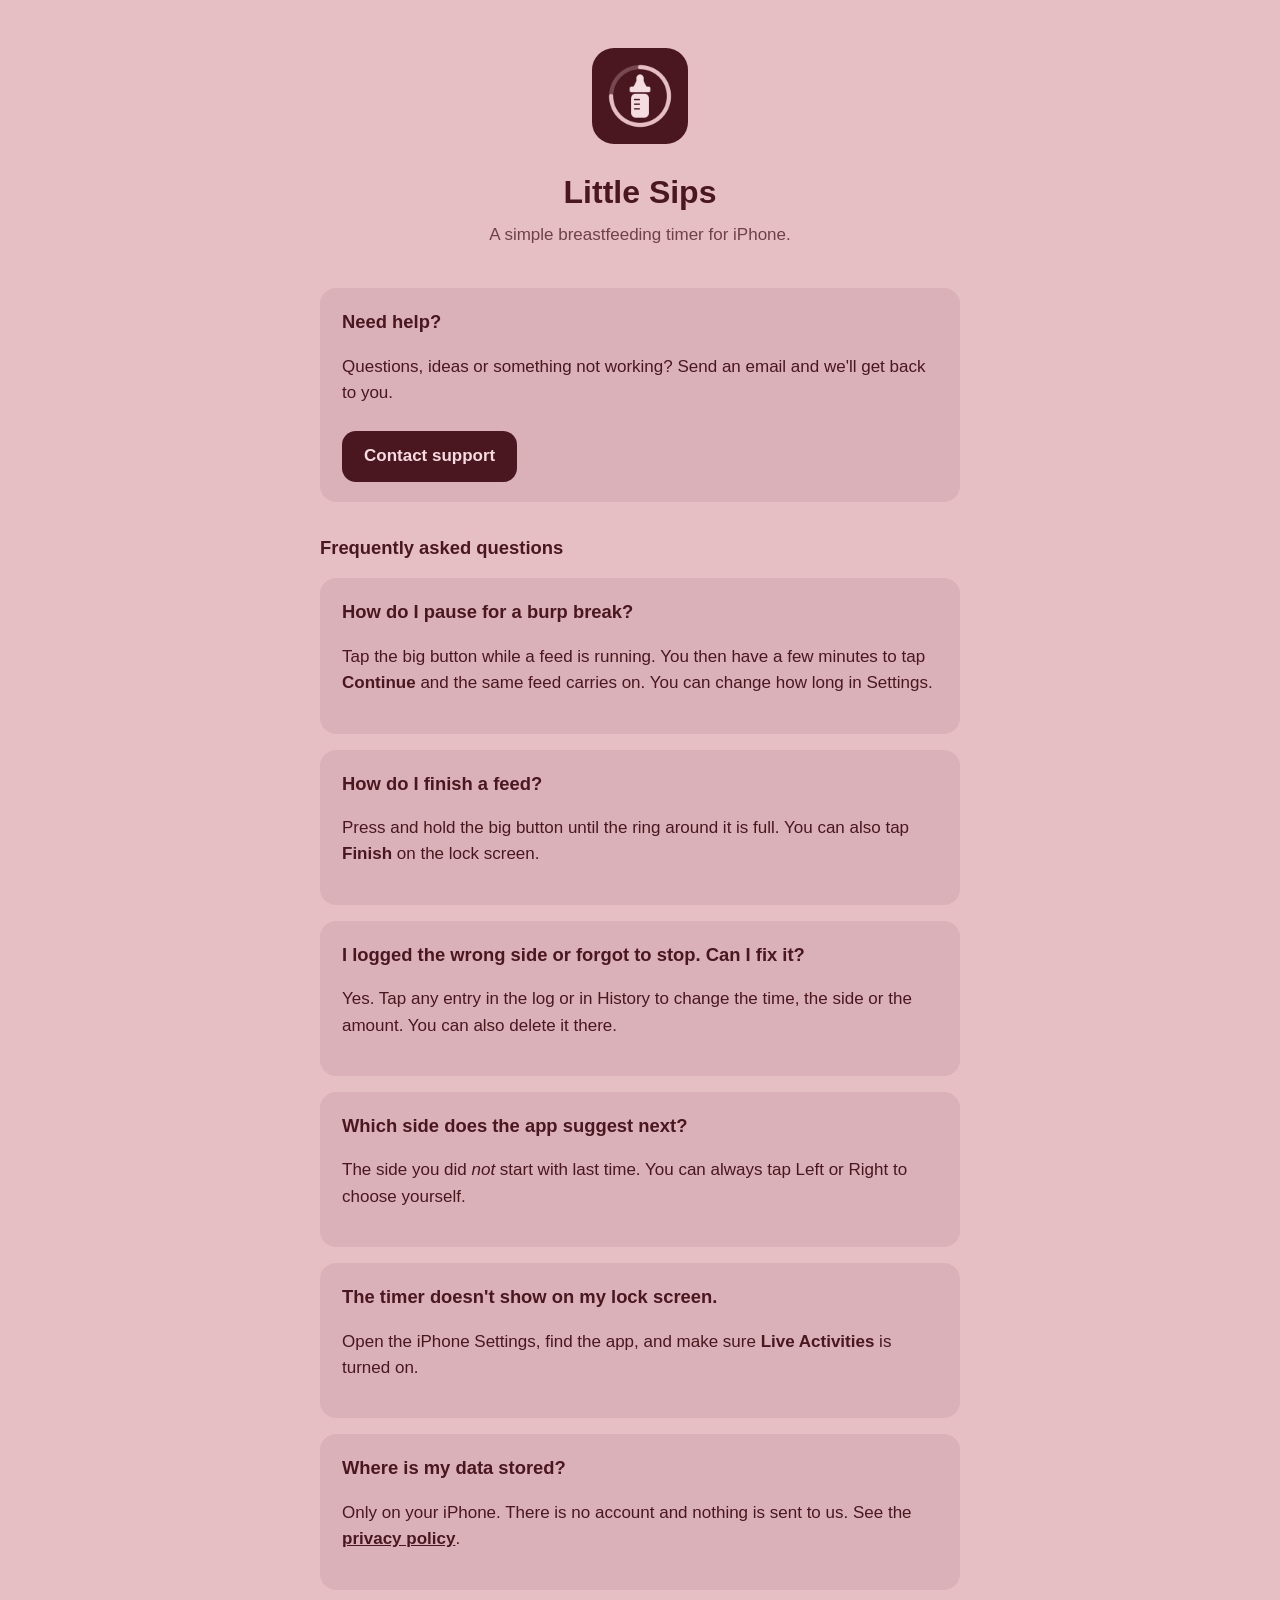
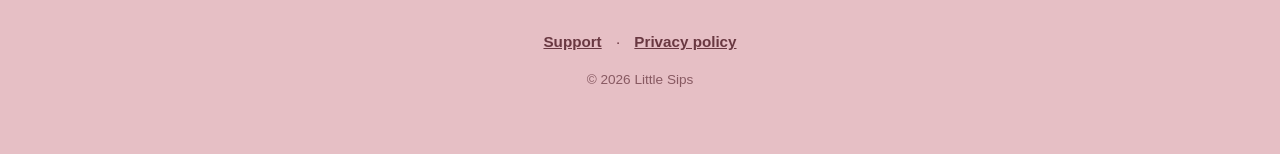
==== index.html @ 290bff9d "Add files via upload" ====
<!DOCTYPE html>
<html lang="en">
<head>
  <meta charset="utf-8">
  <meta name="viewport" content="width=device-width, initial-scale=1">
  <title>Little Sips – Support</title>
  <meta name="description" content="A simple breastfeeding and bottle feed timer for iPhone.">
  <link rel="icon" href="icon.png">
  <link rel="stylesheet" href="style.css">
</head>
<body>
<main>
  <header>
    <img src="icon.png" alt="App icon">
    <h1>Little Sips</h1>
    <p class="tagline">A simple breastfeeding timer for iPhone.</p>
  </header>

  <div class="card">
    <h2>Need help?</h2>
    <p>Questions, ideas or something not working? Send an email and we'll get back to you.</p>
    <a class="button" href="mailto:littlesips.app@gmail.com?subject=Little%20Sips%20support">Contact support</a>
  </div>

  <h2>Frequently asked questions</h2>

  <div class="card">
    <h2>How do I pause for a burp break?</h2>
    <p>Tap the big button while a feed is running. You then have a few minutes to tap <b>Continue</b> and the same feed carries on. You can change how long in Settings.</p>
  </div>

  <div class="card">
    <h2>How do I finish a feed?</h2>
    <p>Press and hold the big button until the ring around it is full. You can also tap <b>Finish</b> on the lock screen.</p>
  </div>

  <div class="card">
    <h2>I logged the wrong side or forgot to stop. Can I fix it?</h2>
    <p>Yes. Tap any entry in the log or in History to change the time, the side or the amount. You can also delete it there.</p>
  </div>

  <div class="card">
    <h2>Which side does the app suggest next?</h2>
    <p>The side you did <i>not</i> start with last time. You can always tap Left or Right to choose yourself.</p>
  </div>

  <div class="card">
    <h2>The timer doesn't show on my lock screen.</h2>
    <p>Open the iPhone Settings, find the app, and make sure <b>Live Activities</b> is turned on.</p>
  </div>

  <div class="card">
    <h2>Where is my data stored?</h2>
    <p>Only on your iPhone. There is no account and nothing is sent to us. See the <a href="privacy.html">privacy policy</a>.</p>
  </div>

  <nav><a href="index.html">Support</a> · <a href="privacy.html">Privacy policy</a></nav>
  <footer>© 2026 Little Sips</footer>
</main>
</body>
</html>
---- style.css ----
:root {
  --bg: #E6BFC5;      /* dusty rose */
  --accent: #4A1721;  /* deep wine */
  --soft: #F5DCE0;    /* light pink */
  --text: #4A1721;
  --card: rgba(74, 23, 33, 0.08);
}
@media (prefers-color-scheme: dark) {
  :root {
    --bg: #4A1721;
    --accent: #E6BFC5;
    --soft: #4A1721;
    --text: #F5DCE0;
    --card: rgba(230, 191, 197, 0.12);
  }
}
* { box-sizing: border-box; }
body {
  margin: 0;
  background: var(--bg);
  color: var(--text);
  font: 17px/1.55 -apple-system, BlinkMacSystemFont, "SF Pro Text", "Helvetica Neue", Arial, sans-serif;
}
main { max-width: 680px; margin: 0 auto; padding: 48px 20px 64px; }
header { text-align: center; margin-bottom: 40px; }
header img { width: 96px; height: 96px; border-radius: 22px; }
h1 { font-size: 2rem; margin: 16px 0 4px; }
h2 { font-size: 1.15rem; margin: 32px 0 8px; }
.tagline { opacity: 0.75; margin: 0; }
.card { background: var(--card); border-radius: 16px; padding: 20px 22px; margin: 16px 0; }
.card h2 { margin-top: 0; }
a { color: var(--accent); font-weight: 600; }
.button {
  display: inline-block; margin-top: 8px; padding: 12px 22px; border-radius: 14px;
  background: var(--accent); color: var(--soft); text-decoration: none;
}
@media (prefers-color-scheme: dark) { .button { color: #4A1721; } }
nav { text-align: center; margin-top: 40px; font-size: 0.95rem; opacity: 0.8; }
nav a { margin: 0 10px; }
footer { text-align: center; margin-top: 16px; font-size: 0.85rem; opacity: 0.6; }
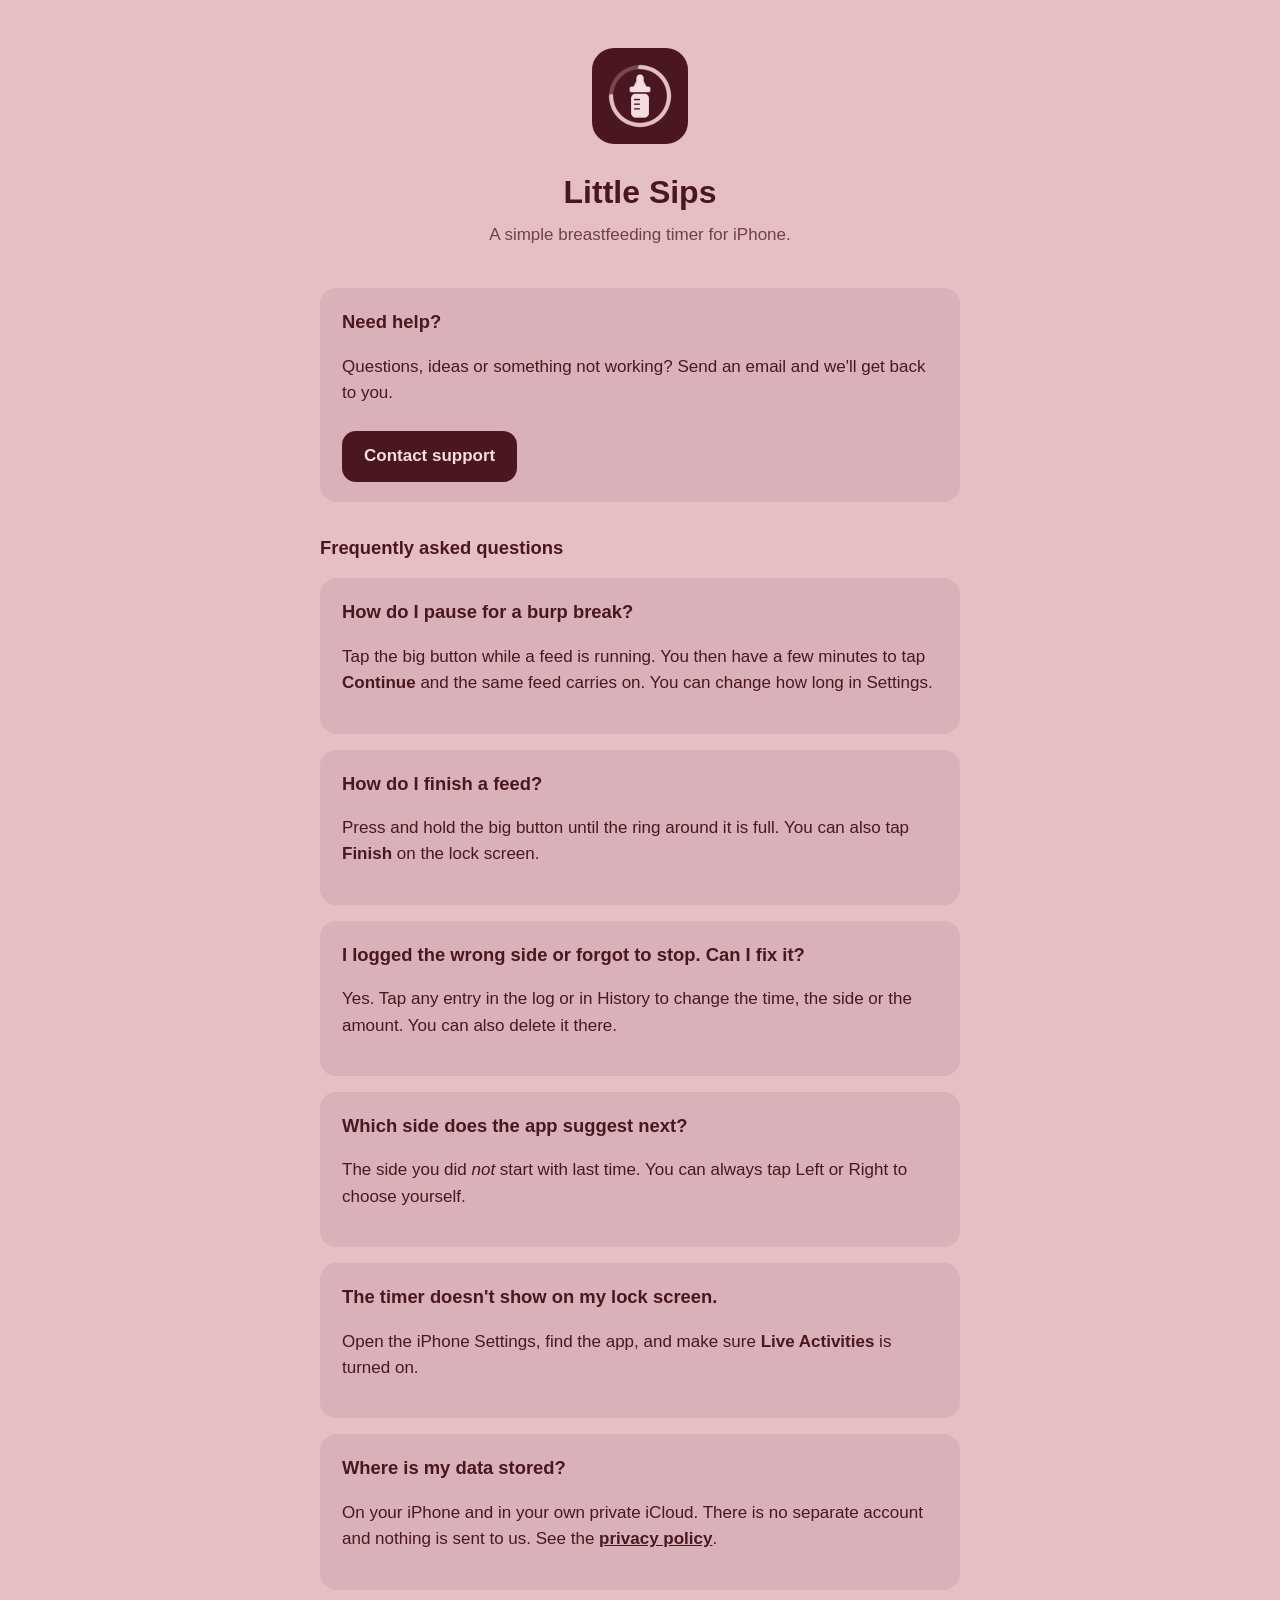
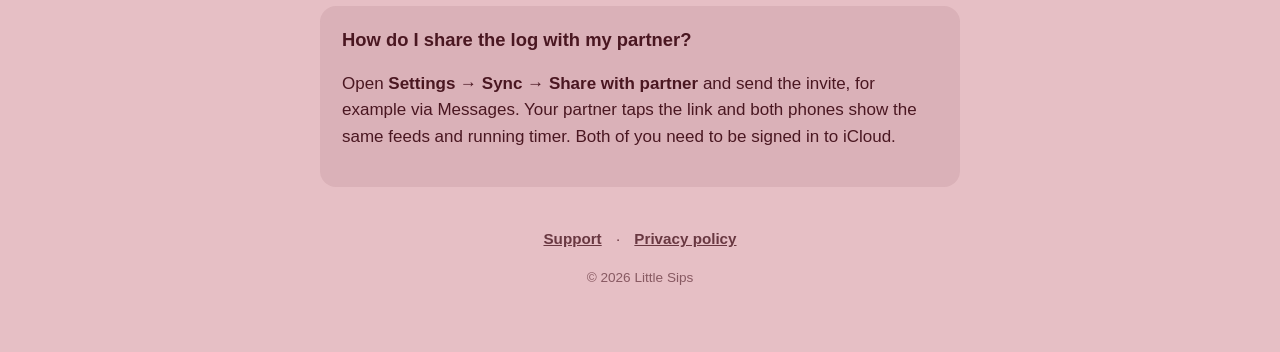
==== commit 80d7d478: "Update data storage explanation and add sharing info" ====
--- a/index.html
+++ b/index.html
@@ -51,7 +51,12 @@
 
   <div class="card">
     <h2>Where is my data stored?</h2>
-    <p>Only on your iPhone. There is no account and nothing is sent to us. See the <a href="privacy.html">privacy policy</a>.</p>
+    <p>On your iPhone and in your own private iCloud. There is no separate account and nothing is sent to us. See the <a href="privacy.html">privacy policy</a>.</p>
+  </div>
+
+  <div class="card">
+    <h2>How do I share the log with my partner?</h2>
+    <p>Open <b>Settings → Sync → Share with partner</b> and send the invite, for example via Messages. Your partner taps the link and both phones show the same feeds and running timer. Both of you need to be signed in to iCloud.</p>
   </div>
 
   <nav><a href="index.html">Support</a> · <a href="privacy.html">Privacy policy</a></nav>
